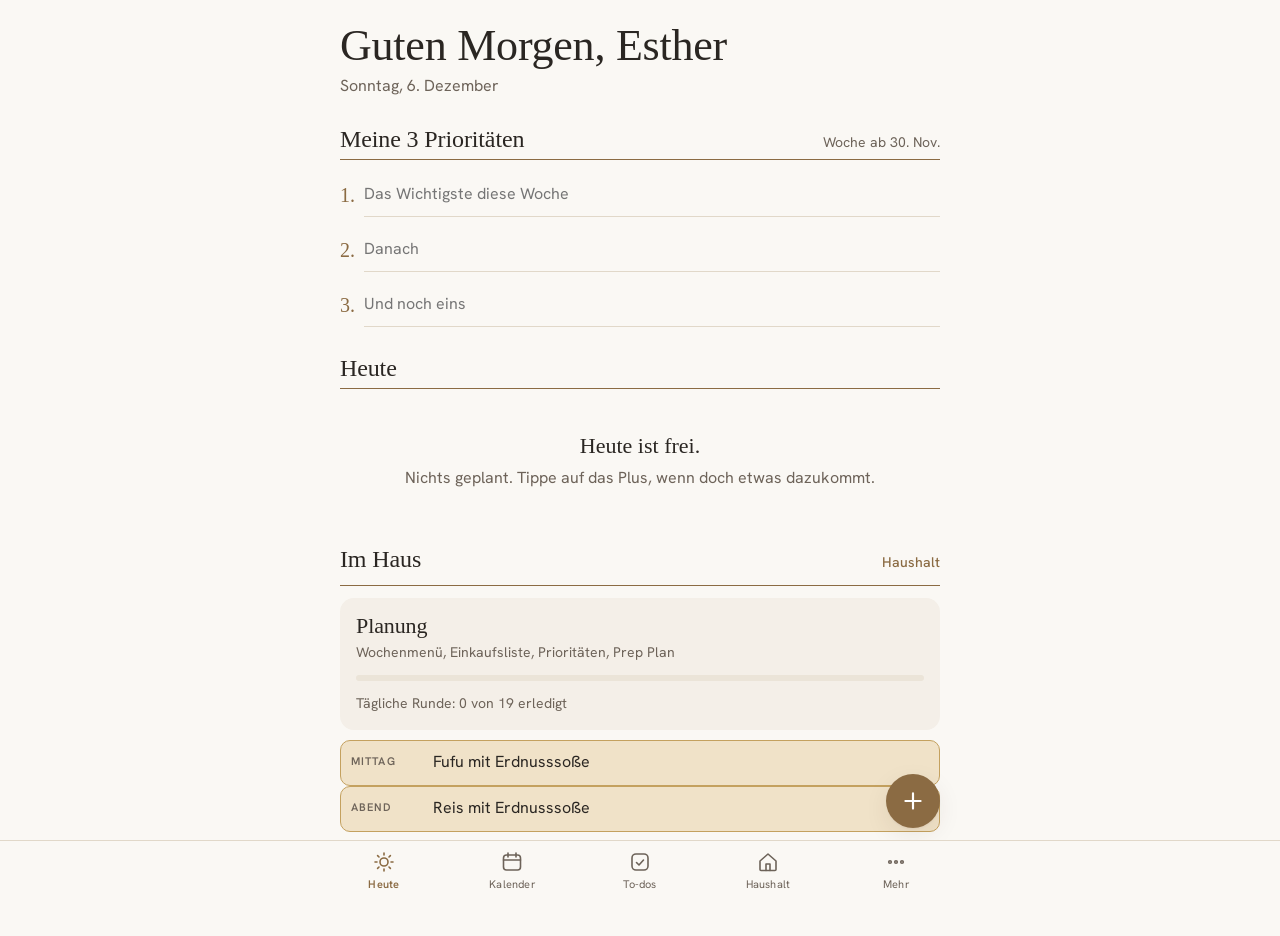
==== organizer/index.html @ af2c31df "Add Mein Planer: calendar, to-dos and Haushaltsplaner app in /organizer Co-Authored-By: Claude Sonne" ====
<!doctype html>
<html lang="de">
<head>
<meta charset="utf-8">
<meta name="viewport" content="width=device-width, initial-scale=1, viewport-fit=cover, interactive-widget=resizes-content">
<meta name="theme-color" media="(prefers-color-scheme: light)" content="#faf8f4">
<meta name="theme-color" media="(prefers-color-scheme: dark)" content="#1d1511">
<meta name="color-scheme" content="light dark">
<title>Mein Planer</title>
<link rel="manifest" href="manifest.webmanifest">
<link rel="icon" href="icons/icon-192.png">
<link rel="apple-touch-icon" href="icons/apple-touch-icon.png">
<meta name="apple-mobile-web-app-capable" content="yes">
<meta name="mobile-web-app-capable" content="yes">
<meta name="apple-mobile-web-app-status-bar-style" content="default">
<meta name="apple-mobile-web-app-title" content="Planer">
<link rel="stylesheet" href="fonts.css">
<link rel="stylesheet" href="styles.css">
</head>
<body>
<div id="app" class="app"></div>
<div id="chrome"></div>
<div id="sheets"></div>
<div id="toast" class="toast" role="status" aria-live="polite"></div>
<script src="seed.js"></script>
<script src="store.js"></script>
<script src="app.js"></script>
</body>
</html>
---- organizer/fonts.css ----
@font-face {
  font-family: 'Cormorant Garamond';
  font-style: italic;
  font-weight: 400;
  font-display: swap;
  src: url(fonts/CormorantGaramond-italic-400-latin.woff2) format('woff2');
  unicode-range: U+0000-00FF, U+0131, U+0152-0153, U+02BB-02BC, U+02C6, U+02DA, U+02DC, U+0304, U+0308, U+0329, U+2000-206F, U+20AC, U+2122, U+2191, U+2193, U+2212, U+2215, U+FEFF, U+FFFD;
}
@font-face {
  font-family: 'Cormorant Garamond';
  font-style: italic;
  font-weight: 500;
  font-display: swap;
  src: url(fonts/CormorantGaramond-italic-500-latin.woff2) format('woff2');
  unicode-range: U+0000-00FF, U+0131, U+0152-0153, U+02BB-02BC, U+02C6, U+02DA, U+02DC, U+0304, U+0308, U+0329, U+2000-206F, U+20AC, U+2122, U+2191, U+2193, U+2212, U+2215, U+FEFF, U+FFFD;
}
@font-face {
  font-family: 'Cormorant Garamond';
  font-style: normal;
  font-weight: 400;
  font-display: swap;
  src: url(fonts/CormorantGaramond-normal-400-latin.woff2) format('woff2');
  unicode-range: U+0000-00FF, U+0131, U+0152-0153, U+02BB-02BC, U+02C6, U+02DA, U+02DC, U+0304, U+0308, U+0329, U+2000-206F, U+20AC, U+2122, U+2191, U+2193, U+2212, U+2215, U+FEFF, U+FFFD;
}
@font-face {
  font-family: 'Cormorant Garamond';
  font-style: normal;
  font-weight: 500;
  font-display: swap;
  src: url(fonts/CormorantGaramond-normal-500-latin.woff2) format('woff2');
  unicode-range: U+0000-00FF, U+0131, U+0152-0153, U+02BB-02BC, U+02C6, U+02DA, U+02DC, U+0304, U+0308, U+0329, U+2000-206F, U+20AC, U+2122, U+2191, U+2193, U+2212, U+2215, U+FEFF, U+FFFD;
}
@font-face {
  font-family: 'Cormorant Garamond';
  font-style: normal;
  font-weight: 600;
  font-display: swap;
  src: url(fonts/CormorantGaramond-normal-600-latin.woff2) format('woff2');
  unicode-range: U+0000-00FF, U+0131, U+0152-0153, U+02BB-02BC, U+02C6, U+02DA, U+02DC, U+0304, U+0308, U+0329, U+2000-206F, U+20AC, U+2122, U+2191, U+2193, U+2212, U+2215, U+FEFF, U+FFFD;
}
@font-face {
  font-family: 'Hanken Grotesk';
  font-style: normal;
  font-weight: 400;
  font-display: swap;
  src: url(fonts/HankenGrotesk-normal-400-latin.woff2) format('woff2');
  unicode-range: U+0000-00FF, U+0131, U+0152-0153, U+02BB-02BC, U+02C6, U+02DA, U+02DC, U+0304, U+0308, U+0329, U+2000-206F, U+20AC, U+2122, U+2191, U+2193, U+2212, U+2215, U+FEFF, U+FFFD;
}
@font-face {
  font-family: 'Hanken Grotesk';
  font-style: normal;
  font-weight: 500;
  font-display: swap;
  src: url(fonts/HankenGrotesk-normal-500-latin.woff2) format('woff2');
  unicode-range: U+0000-00FF, U+0131, U+0152-0153, U+02BB-02BC, U+02C6, U+02DA, U+02DC, U+0304, U+0308, U+0329, U+2000-206F, U+20AC, U+2122, U+2191, U+2193, U+2212, U+2215, U+FEFF, U+FFFD;
}
@font-face {
  font-family: 'Hanken Grotesk';
  font-style: normal;
  font-weight: 600;
  font-display: swap;
  src: url(fonts/HankenGrotesk-normal-600-latin.woff2) format('woff2');
  unicode-range: U+0000-00FF, U+0131, U+0152-0153, U+02BB-02BC, U+02C6, U+02DA, U+02DC, U+0304, U+0308, U+0329, U+2000-206F, U+20AC, U+2122, U+2191, U+2193, U+2212, U+2215, U+FEFF, U+FFFD;
}
---- organizer/styles.css ----
:root {
  --bg: #faf8f4;
  --card: #f4efe8;
  --card-2: #ebe4d8;
  --line: #e1d8c9;
  --ink: #2a2622;
  --muted: #6d6359;
  --gold: #8b6b43;
  --gold-ink: #fff;
  --gold-soft: rgba(139, 107, 67, .12);
  --danger: #a34a3d;
  --pot0: #e3e8d8; --pot0-line: #9aa88a;
  --pot1: #f0e2c8; --pot1-line: #c4a15f;
  --pot2: #f0dfd9; --pot2-line: #c49a8f;
  --nav-bg: rgba(250, 248, 244, .94);
  --shadow: 0 1px 2px rgba(60, 40, 20, .06), 0 8px 24px rgba(60, 40, 20, .08);
  --serif: "Cormorant Garamond", "Iowan Old Style", Georgia, serif;
  --sans: "Hanken Grotesk", system-ui, -apple-system, "Segoe UI", sans-serif;
  --r-card: 14px; --r-ctl: 10px;
  --ease: cubic-bezier(.16, 1, .3, 1);
  color-scheme: light dark;
}
@media (prefers-color-scheme: dark) {
  :root:not([data-theme="light"]) { --bg: #1d1511; --card: #2a1f19; --card-2: #35271f; --line: #43332a; --ink: #f1e8dd; --muted: #b6a79a; --gold: #c9a35f; --gold-ink: #1d1511; --gold-soft: rgba(201, 163, 95, .16); --danger: #e08a7a; --pot0: rgba(154, 168, 138, .22); --pot0-line: #8a9a7b; --pot1: rgba(196, 161, 95, .22); --pot1-line: #b8955a; --pot2: rgba(196, 154, 143, .22); --pot2-line: #b08b80; --nav-bg: rgba(29, 21, 17, .94); --shadow: 0 8px 24px rgba(0, 0, 0, .4); }
}
:root[data-theme="dark"] { --bg: #1d1511; --card: #2a1f19; --card-2: #35271f; --line: #43332a; --ink: #f1e8dd; --muted: #b6a79a; --gold: #c9a35f; --gold-ink: #1d1511; --gold-soft: rgba(201, 163, 95, .16); --danger: #e08a7a; --pot0: rgba(154, 168, 138, .22); --pot0-line: #8a9a7b; --pot1: rgba(196, 161, 95, .22); --pot1-line: #b8955a; --pot2: rgba(196, 154, 143, .22); --pot2-line: #b08b80; --nav-bg: rgba(29, 21, 17, .94); --shadow: 0 8px 24px rgba(0, 0, 0, .4); }

*, *::before, *::after { box-sizing: border-box; margin: 0; }
html { -webkit-text-size-adjust: 100%; -webkit-tap-highlight-color: transparent; overscroll-behavior: none; }
body { background: var(--bg); color: var(--ink); font: 400 16px/1.5 var(--sans); min-height: 100dvh; }
button, input, select, textarea { font: inherit; color: inherit; }
button { background: none; border: 0; cursor: pointer; touch-action: manipulation; -webkit-user-select: none; user-select: none; -webkit-touch-callout: none; }
input, select, textarea { font-size: 16px; }
::selection { background: var(--gold-soft); }
:focus-visible { outline: 2px solid var(--gold); outline-offset: 2px; border-radius: 6px; }
h1, h2, h3 { font-family: var(--serif); font-weight: 500; line-height: 1.1; letter-spacing: -.005em; text-wrap: balance; }
.num { font-variant-numeric: tabular-nums; }
.sr { position: absolute; width: 1px; height: 1px; overflow: hidden; clip: rect(0 0 0 0); white-space: nowrap; }

/* Shell */
.app { max-width: 640px; margin: 0 auto; padding: calc(env(safe-area-inset-top) + 22px) 20px calc(env(safe-area-inset-bottom) + 104px); }
.page { animation: rise .32s var(--ease); }
@keyframes rise { from { opacity: 0; transform: translateY(8px); } to { opacity: 1; transform: none; } }
.title { font-size: 38px; }
.lead { color: var(--muted); margin-top: 4px; }
.stack > * + * { margin-top: 28px; }
.stack-s > * + * { margin-top: 10px; }

.nav { position: fixed; left: 0; right: 0; bottom: 0; z-index: 20; background: var(--nav-bg); backdrop-filter: blur(16px); -webkit-backdrop-filter: blur(16px); border-top: 1px solid var(--line); padding-bottom: env(safe-area-inset-bottom); }
.nav-in { display: flex; max-width: 640px; margin: 0 auto; }
.tab { flex: 1; display: grid; justify-items: center; gap: 2px; padding: 9px 0 8px; min-height: 56px; font-size: 11px; color: var(--muted); letter-spacing: .02em; transition: color .15s; }
.tab svg { width: 24px; height: 24px; }
.tab[aria-current="page"] { color: var(--gold); font-weight: 600; }
.tab:active { transform: scale(.96); }

.fab { position: fixed; z-index: 15; right: max(20px, calc((100vw - 640px) / 2 + 20px)); bottom: calc(env(safe-area-inset-bottom) + 72px); width: 54px; height: 54px; border-radius: 50%; background: var(--gold); color: var(--gold-ink); display: grid; place-items: center; box-shadow: var(--shadow); transition: transform .15s var(--ease); }
.fab svg { width: 26px; height: 26px; }
.fab:active { transform: scale(.93); }

/* Section headings: label with hairline, as in the printed planner */
.sec { display: flex; align-items: baseline; justify-content: space-between; gap: 12px; border-bottom: 1px solid var(--gold); padding-bottom: 6px; margin-bottom: 12px; }
.sec h2 { font-size: 24px; }
.sec .more { font-size: 14px; color: var(--gold); font-weight: 500; padding: 6px 0 6px 12px; }
.label { font-size: 11px; letter-spacing: .14em; text-transform: uppercase; color: var(--gold); font-weight: 600; }
.muted { color: var(--muted); }
.small { font-size: 14px; }
.serif-i { font-family: var(--serif); font-style: italic; color: var(--muted); font-size: 17px; }

/* Controls */
.card { background: var(--card); border-radius: var(--r-card); padding: 16px; }
.btn { display: inline-flex; align-items: center; justify-content: center; gap: 8px; min-height: 44px; padding: 0 18px; border-radius: var(--r-ctl); background: var(--gold); color: var(--gold-ink); font-weight: 600; font-size: 15px; transition: transform .12s var(--ease), opacity .15s; }
.btn:active { transform: scale(.97); }
.btn.ghost { background: transparent; color: var(--gold); box-shadow: inset 0 0 0 1px var(--line); }
.btn.danger { background: transparent; color: var(--danger); box-shadow: inset 0 0 0 1px var(--line); }
.btn.block { width: 100%; }
.btn.small { min-height: 38px; padding: 0 14px; font-size: 14px; }
.icon-btn { width: 44px; height: 44px; display: grid; place-items: center; border-radius: 50%; color: var(--muted); }
.icon-btn svg { width: 22px; height: 22px; }
.icon-btn:active { background: var(--gold-soft); }

.field { display: grid; gap: 6px; }
.field > span { font-size: 13px; color: var(--muted); font-weight: 500; }
.in, select.in, textarea.in { width: 100%; min-height: 46px; padding: 10px 12px; background: var(--bg); border: 1px solid var(--line); border-radius: var(--r-ctl); color: var(--ink); appearance: none; -webkit-appearance: none; }
select.in { background-image: linear-gradient(45deg, transparent 50%, var(--muted) 50%), linear-gradient(135deg, var(--muted) 50%, transparent 50%); background-position: calc(100% - 18px) 20px, calc(100% - 13px) 20px; background-size: 5px 5px; background-repeat: no-repeat; padding-right: 34px; }
.in:focus { outline: 2px solid var(--gold); outline-offset: 0; border-color: transparent; }
.in::placeholder { color: var(--muted); opacity: .8; }
.line-in { width: 100%; background: transparent; border: 0; border-bottom: 1px solid var(--line); border-radius: 0; padding: 10px 0; min-height: 44px; }
.line-in:focus { outline: 0; border-bottom-color: var(--gold); }
.form { display: grid; gap: 14px; }
.two { display: grid; grid-template-columns: 1fr 1fr; gap: 12px; }

.chips { display: flex; gap: 8px; overflow-x: auto; scrollbar-width: none; margin: 0 -20px; padding: 2px 20px; }
.chips::-webkit-scrollbar { display: none; }
.chip { flex: none; display: inline-flex; align-items: center; gap: 7px; min-height: 38px; padding: 0 14px; border-radius: 999px; background: var(--card); color: var(--ink); font-size: 14px; font-weight: 500; transition: background .15s, color .15s, transform .12s; }
.chip:active { transform: scale(.96); }
.chip[aria-pressed="true"] { background: var(--gold); color: var(--gold-ink); }
.chip .dot { width: 9px; height: 9px; border-radius: 50%; background: var(--c, var(--gold)); }
.chip[aria-pressed="true"] .dot { box-shadow: 0 0 0 2px var(--gold-ink); }

.seg { display: flex; background: var(--card); border-radius: var(--r-ctl); padding: 3px; gap: 2px; }
.seg button { flex: 1; min-height: 40px; border-radius: 8px; font-size: 14px; font-weight: 500; color: var(--muted); transition: background .15s, color .15s; }
.seg button[aria-pressed="true"] { background: var(--bg); color: var(--ink); box-shadow: 0 1px 3px rgba(60, 40, 20, .12); font-weight: 600; }

/* Checkbox rows */
.row { display: flex; align-items: flex-start; gap: 4px; border-bottom: 1px solid var(--line); }
.row:last-child { border-bottom: 0; }
.chk { flex: none; width: 44px; height: 44px; display: grid; place-items: center; }
.chk i { width: 22px; height: 22px; border: 1.5px solid var(--gold); border-radius: 6px; display: grid; place-items: center; transition: background .15s, transform .2s var(--ease); }
.chk i svg { width: 14px; height: 14px; stroke: var(--gold-ink); stroke-width: 3; fill: none; stroke-linecap: round; stroke-linejoin: round; stroke-dasharray: 20; stroke-dashoffset: 20; transition: stroke-dashoffset .25s var(--ease) .05s; }
.chk[aria-checked="true"] i { background: var(--gold); transform: scale(1.04); }
.chk[aria-checked="true"] i svg { stroke-dashoffset: 0; }
.chk:active i { transform: scale(.88); }
.row-body { flex: 1; min-width: 0; padding: 10px 0; text-align: left; }
.row-body .t { display: block; overflow-wrap: anywhere; }
.row-body .m { display: flex; flex-wrap: wrap; gap: 4px 12px; align-items: center; font-size: 13px; color: var(--muted); margin-top: 1px; }
.done .t { color: var(--muted); text-decoration: line-through; text-decoration-color: var(--line); }
.tag { display: inline-flex; align-items: center; gap: 6px; }
.tag::before { content: ""; width: 8px; height: 8px; border-radius: 50%; background: var(--c); }
.late { color: var(--danger); font-weight: 600; }
.plain-row { display: flex; align-items: center; gap: 12px; padding: 10px 0; border-bottom: 1px solid var(--line); min-height: 48px; }
.plain-row:last-child { border-bottom: 0; }
.plain-row .grow { flex: 1; min-width: 0; text-align: left; overflow-wrap: anywhere; }
.time { font-variant-numeric: tabular-nums; color: var(--gold); font-weight: 600; font-size: 14px; width: 44px; flex: none; }

.empty { text-align: center; padding: 28px 12px; color: var(--muted); }
.empty b { display: block; font-family: var(--serif); font-weight: 500; font-size: 22px; color: var(--ink); margin-bottom: 4px; }

/* Priorities */
.prio { display: grid; grid-template-columns: 24px 1fr; align-items: center; }
.prio span { font-family: var(--serif); font-size: 20px; color: var(--gold); }

/* Calendar */
.cal-head { display: flex; align-items: center; justify-content: space-between; margin-bottom: 4px; }
.cal-head h2 { font-size: 28px; }
.dow, .grid7 { display: grid; grid-template-columns: repeat(7, 1fr); }
.dow span { text-align: center; font-size: 12px; color: var(--muted); padding: 6px 0; font-weight: 500; }
.day { aspect-ratio: 1 / 1.08; display: grid; grid-template-rows: auto 1fr; justify-items: center; padding-top: 6px; border-radius: 12px; position: relative; font-variant-numeric: tabular-nums; }
.day[data-out="1"] { color: var(--muted); opacity: .5; }
.day .n { width: 30px; height: 30px; display: grid; place-items: center; border-radius: 50%; font-size: 15px; }
.day[aria-current="date"] .n { box-shadow: inset 0 0 0 1.5px var(--gold); font-weight: 600; }
.day[aria-pressed="true"] { background: var(--gold-soft); }
.day[aria-pressed="true"] .n { background: var(--gold); color: var(--gold-ink); box-shadow: none; font-weight: 600; }
.dots { display: flex; gap: 3px; align-items: flex-start; padding-top: 3px; }
.dots i { width: 6px; height: 6px; border-radius: 50%; background: var(--c); }
.dots i.ring { background: transparent; box-shadow: inset 0 0 0 1.5px var(--gold); }
.week-day { padding: 14px 0; border-bottom: 1px solid var(--line); }
.week-day:last-child { border-bottom: 0; }
.week-day h3 { font-size: 22px; display: flex; justify-content: space-between; align-items: baseline; }
.week-day h3 small { font-family: var(--sans); font-size: 13px; color: var(--muted); font-weight: 400; }
.week-day.today h3 { color: var(--gold); }

/* Haushalt */
.pots { display: grid; gap: 8px; }
.pot { display: flex; gap: 12px; align-items: center; }
.pot i { flex: none; width: 22px; height: 22px; border-radius: 7px; background: var(--b); border: 1px solid var(--l); }
.pot b { font-weight: 600; font-size: 15px; display: block; }
.pot span { font-size: 13px; color: var(--muted); }
.meal-day { border-radius: var(--r-card); background: var(--card); padding: 12px 14px 6px; }
.meal-day h3 { font-size: 22px; margin-bottom: 4px; display: flex; justify-content: space-between; align-items: baseline; }
.meal-day.today h3 { color: var(--gold); }
.slot { display: grid; grid-template-columns: 74px 1fr; gap: 8px; width: 100%; text-align: left; padding: 9px 10px; margin-bottom: 6px; border-radius: 10px; border: 1px solid var(--line); background: var(--bg); min-height: 46px; align-items: start; }
.slot .k { font-size: 11px; letter-spacing: .1em; text-transform: uppercase; color: var(--muted); padding-top: 3px; font-weight: 600; }
.slot .v { overflow-wrap: anywhere; }
.slot.p0 { background: var(--pot0); border-color: var(--pot0-line); }
.slot.p1 { background: var(--pot1); border-color: var(--pot1-line); }
.slot.p2 { background: var(--pot2); border-color: var(--pot2-line); }
.slot .kt { grid-column: 2; font-size: 10px; letter-spacing: .14em; font-weight: 700; color: var(--gold); text-transform: uppercase; margin-top: -4px; }
.slot.empty-slot .v { color: var(--muted); font-style: italic; }
.slot:active { transform: scale(.99); }
.week-nav { display: flex; align-items: center; justify-content: space-between; }
.week-nav h2 { font-size: 24px; text-align: center; }
.week-nav small { display: block; text-align: center; font-family: var(--sans); font-size: 13px; color: var(--muted); font-weight: 400; }
.group-title { font-family: var(--serif); font-size: 21px; margin: 0 0 4px; }
.pantry-row { display: flex; align-items: center; gap: 8px; padding: 6px 0; border-bottom: 1px solid var(--line); min-height: 52px; }
.pantry-row:last-child { border-bottom: 0; }
.pantry-row .grow { flex: 1; min-width: 0; overflow-wrap: anywhere; }
.mini-seg { display: flex; gap: 4px; flex: none; }
.mini-seg button { min-width: 62px; min-height: 40px; border-radius: 9px; font-size: 13px; font-weight: 600; color: var(--muted); background: var(--card); }
.mini-seg button[aria-pressed="true"].da { background: var(--pot0); color: var(--ink); box-shadow: inset 0 0 0 1px var(--pot0-line); }
.mini-seg button[aria-pressed="true"].fehlt { background: var(--pot2); color: var(--ink); box-shadow: inset 0 0 0 1px var(--pot2-line); }
.bar { height: 6px; border-radius: 3px; background: var(--card-2); overflow: hidden; }
.bar i { display: block; height: 100%; width: 100%; background: var(--gold); border-radius: 3px; transform-origin: left; transform: scaleX(var(--p, 0)); transition: transform .35s var(--ease); }
.stat-grid { display: grid; grid-template-columns: 1fr 1fr; gap: 10px; }
.stat { background: var(--card); border-radius: var(--r-card); padding: 12px 14px; }
.stat .v { font-family: var(--serif); font-size: 28px; line-height: 1.1; font-variant-numeric: tabular-nums; }
.stat .v.neg { color: var(--danger); }
.stat .k { font-size: 12px; color: var(--muted); font-weight: 500; }
.stat input { width: 100%; background: transparent; border: 0; border-bottom: 1px solid var(--line); font-family: var(--serif); font-size: 26px; padding: 2px 0; min-height: 40px; }
.stat input:focus { outline: 0; border-bottom-color: var(--gold); }
.tbl { width: 100%; border-collapse: collapse; font-variant-numeric: tabular-nums; }
.tbl th { font-size: 11px; letter-spacing: .1em; text-transform: uppercase; color: var(--gold); text-align: left; font-weight: 600; padding: 6px 4px; background: var(--card); }
.tbl td { padding: 4px; border-bottom: 1px solid var(--line); font-size: 15px; vertical-align: middle; }
.tbl td.r, .tbl th.r { text-align: right; }
.tbl input { width: 100%; min-width: 0; text-align: right; background: transparent; border: 0; border-bottom: 1px dashed var(--line); padding: 8px 2px; min-height: 40px; }
.tbl input:focus { outline: 0; border-bottom-color: var(--gold); }
.note { background: var(--card); border-radius: var(--r-card); padding: 14px 16px; font-family: var(--serif); font-style: italic; font-size: 18px; color: var(--muted); line-height: 1.35; }
.today-card { display: grid; gap: 12px; text-align: left; width: 100%; }
.today-card h3 { font-size: 22px; }
.status { display: inline-flex; align-items: center; min-height: 34px; padding: 0 12px; border-radius: 999px; background: var(--card-2); font-size: 13px; font-weight: 600; }
.status[data-s="gespräch"] { background: var(--pot1); }
.status[data-s="angebot"] { background: var(--pot2); }
.status[data-s="gewonnen"] { background: var(--pot0); }
.status[data-s="verloren"] { color: var(--muted); }
.toast { position: fixed; z-index: 60; left: 50%; bottom: calc(env(safe-area-inset-bottom) + 132px); transform: translate(-50%, 20px); background: var(--ink); color: var(--bg); padding: 11px 18px; border-radius: 999px; font-size: 14px; opacity: 0; pointer-events: none; transition: opacity .2s, transform .3s var(--ease); max-width: 90vw; }
.toast.on { opacity: 1; transform: translate(-50%, 0); }

/* Sheet */
.backdrop { position: fixed; inset: 0; z-index: 40; background: rgba(30, 20, 12, .42); animation: fade .2s ease-out; }
.sheet { position: fixed; z-index: 41; left: 0; right: 0; bottom: 0; max-height: 92dvh; overflow-y: auto; overscroll-behavior: contain; background: var(--bg); border-radius: 22px 22px 0 0; padding: 10px 20px calc(env(safe-area-inset-bottom) + 24px); box-shadow: 0 -10px 40px rgba(0, 0, 0, .18); max-width: 640px; margin: 0 auto; animation: slide .34s var(--ease); }
.sheet .grab { width: 40px; height: 4px; border-radius: 2px; background: var(--line); margin: 0 auto 14px; }
.sheet h2 { font-size: 28px; margin-bottom: 14px; }
.closing .backdrop { animation: fade .16s ease-in reverse forwards; }
.closing .sheet { animation: slide .2s ease-in reverse forwards; }
@keyframes fade { from { opacity: 0; } to { opacity: 1; } }
@keyframes slide { from { transform: translateY(100%); } to { transform: none; } }
.suggest { display: flex; flex-wrap: wrap; gap: 8px; }
.suggest .chip { min-height: 36px; font-size: 13px; }

@media (hover: hover) and (pointer: fine) {
  .chip:hover { background: var(--card-2); }
  .chip[aria-pressed="true"]:hover { background: var(--gold); }
  .btn:hover { opacity: .9; }
  .icon-btn:hover { background: var(--gold-soft); }
  .tab:hover { color: var(--gold); }
  .day:hover:not([aria-pressed="true"]) { background: var(--gold-soft); }
  .slot:hover { filter: brightness(.98); }
  .row-body:hover .t { color: var(--gold); }
}
@media (prefers-reduced-motion: reduce) {
  *, *::before, *::after { animation-duration: .01ms !important; transition-duration: .01ms !important; }
}
@media (min-width: 700px) {
  .title { font-size: 44px; }
  .meals-grid { display: grid; grid-template-columns: 1fr 1fr; gap: 12px; }
  .meals-grid .meal-day { margin: 0; }
}
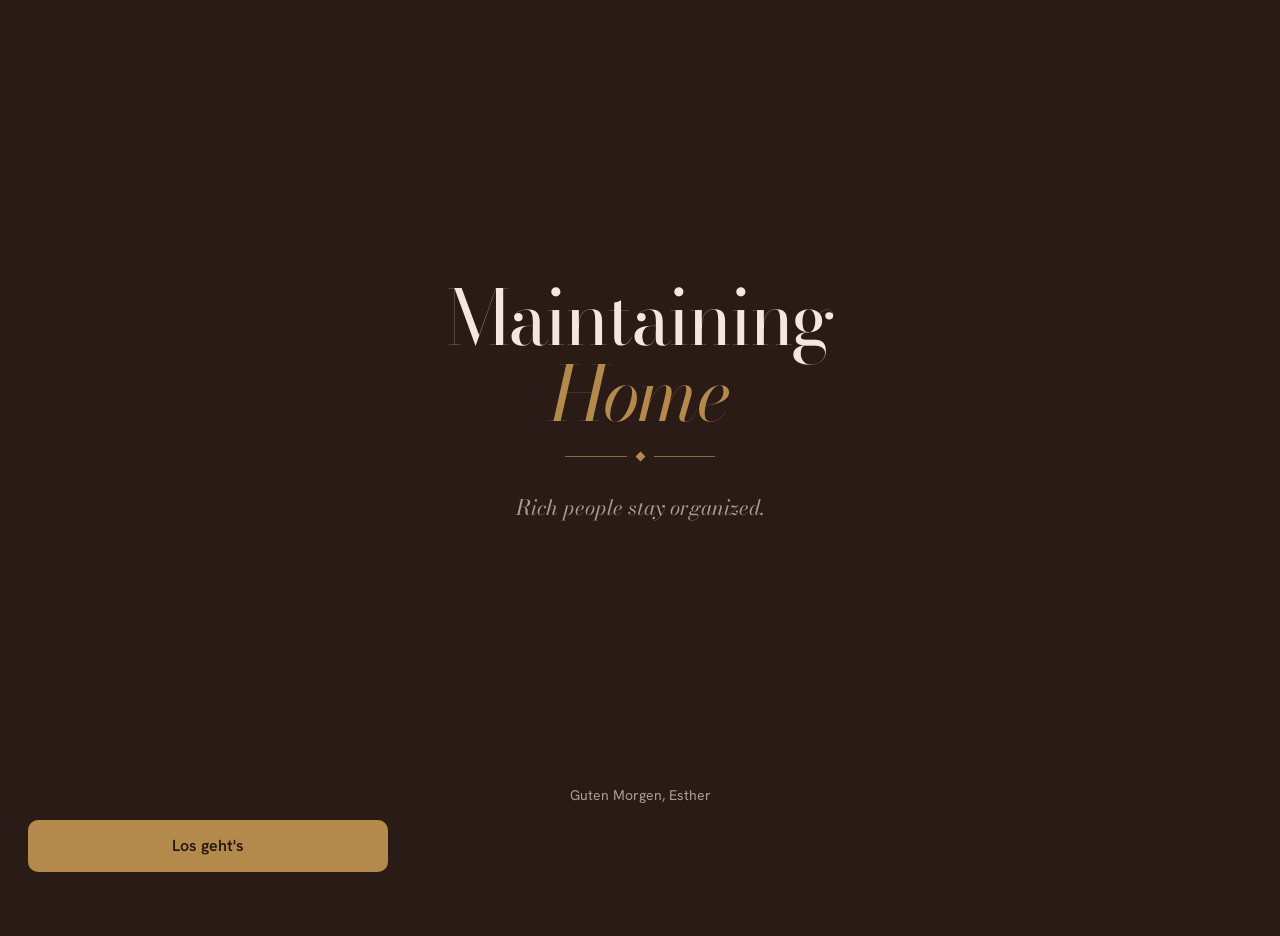
==== commit c638221e: "Muse color themes, Bodoni type, cover screen with sayings Co-Authored-By: Claude Sonnet 5.5 <noreply" ====
--- a/organizer/index.html
+++ b/organizer/index.html
@@ -3,17 +3,16 @@
 <head>
 <meta charset="utf-8">
 <meta name="viewport" content="width=device-width, initial-scale=1, viewport-fit=cover, interactive-widget=resizes-content">
-<meta name="theme-color" media="(prefers-color-scheme: light)" content="#faf8f4">
-<meta name="theme-color" media="(prefers-color-scheme: dark)" content="#1d1511">
-<meta name="color-scheme" content="light dark">
-<title>Mein Planer</title>
+<meta name="theme-color" content="#2a1b16">
+<meta name="color-scheme" content="dark light">
+<title>Maintaining Home</title>
 <link rel="manifest" href="manifest.webmanifest">
 <link rel="icon" href="icons/icon-192.png">
 <link rel="apple-touch-icon" href="icons/apple-touch-icon.png">
 <meta name="apple-mobile-web-app-capable" content="yes">
 <meta name="mobile-web-app-capable" content="yes">
-<meta name="apple-mobile-web-app-status-bar-style" content="default">
-<meta name="apple-mobile-web-app-title" content="Planer">
+<meta name="apple-mobile-web-app-status-bar-style" content="black-translucent">
+<meta name="apple-mobile-web-app-title" content="Maintaining Home">
 <link rel="stylesheet" href="fonts.css">
 <link rel="stylesheet" href="styles.css">
 </head>
--- a/organizer/fonts.css
+++ b/organizer/fonts.css
@@ -1,41 +1,25 @@
 @font-face {
-  font-family: 'Cormorant Garamond';
+  font-family: 'Bodoni Moda';
   font-style: italic;
   font-weight: 400;
   font-display: swap;
-  src: url(fonts/CormorantGaramond-italic-400-latin.woff2) format('woff2');
+  src: url(fonts/BodoniModa-italic-400-latin.woff2) format('woff2');
   unicode-range: U+0000-00FF, U+0131, U+0152-0153, U+02BB-02BC, U+02C6, U+02DA, U+02DC, U+0304, U+0308, U+0329, U+2000-206F, U+20AC, U+2122, U+2191, U+2193, U+2212, U+2215, U+FEFF, U+FFFD;
 }
 @font-face {
-  font-family: 'Cormorant Garamond';
-  font-style: italic;
-  font-weight: 500;
+  font-family: 'Bodoni Moda';
+  font-style: normal;
+  font-weight: 400;
   font-display: swap;
-  src: url(fonts/CormorantGaramond-italic-500-latin.woff2) format('woff2');
+  src: url(fonts/BodoniModa-normal-400-latin.woff2) format('woff2');
   unicode-range: U+0000-00FF, U+0131, U+0152-0153, U+02BB-02BC, U+02C6, U+02DA, U+02DC, U+0304, U+0308, U+0329, U+2000-206F, U+20AC, U+2122, U+2191, U+2193, U+2212, U+2215, U+FEFF, U+FFFD;
 }
 @font-face {
-  font-family: 'Cormorant Garamond';
-  font-style: normal;
-  font-weight: 400;
-  font-display: swap;
-  src: url(fonts/CormorantGaramond-normal-400-latin.woff2) format('woff2');
-  unicode-range: U+0000-00FF, U+0131, U+0152-0153, U+02BB-02BC, U+02C6, U+02DA, U+02DC, U+0304, U+0308, U+0329, U+2000-206F, U+20AC, U+2122, U+2191, U+2193, U+2212, U+2215, U+FEFF, U+FFFD;
-}
-@font-face {
-  font-family: 'Cormorant Garamond';
+  font-family: 'Bodoni Moda';
   font-style: normal;
   font-weight: 500;
   font-display: swap;
-  src: url(fonts/CormorantGaramond-normal-500-latin.woff2) format('woff2');
-  unicode-range: U+0000-00FF, U+0131, U+0152-0153, U+02BB-02BC, U+02C6, U+02DA, U+02DC, U+0304, U+0308, U+0329, U+2000-206F, U+20AC, U+2122, U+2191, U+2193, U+2212, U+2215, U+FEFF, U+FFFD;
-}
-@font-face {
-  font-family: 'Cormorant Garamond';
-  font-style: normal;
-  font-weight: 600;
-  font-display: swap;
-  src: url(fonts/CormorantGaramond-normal-600-latin.woff2) format('woff2');
+  src: url(fonts/BodoniModa-normal-500-latin.woff2) format('woff2');
   unicode-range: U+0000-00FF, U+0131, U+0152-0153, U+02BB-02BC, U+02C6, U+02DA, U+02DC, U+0304, U+0308, U+0329, U+2000-206F, U+20AC, U+2122, U+2191, U+2193, U+2212, U+2215, U+FEFF, U+FFFD;
 }
 @font-face {
--- a/organizer/styles.css
+++ b/organizer/styles.css
@@ -1,29 +1,20 @@
+/* Farben kommen aus dem Theme (applyTheme in app.js). Standard: Kaffeebraun und Gold wie bei Maintaining You. */
 :root {
-  --bg: #faf8f4;
-  --card: #f4efe8;
-  --card-2: #ebe4d8;
-  --line: #e1d8c9;
-  --ink: #2a2622;
-  --muted: #6d6359;
-  --gold: #8b6b43;
-  --gold-ink: #fff;
-  --gold-soft: rgba(139, 107, 67, .12);
-  --danger: #a34a3d;
-  --pot0: #e3e8d8; --pot0-line: #9aa88a;
-  --pot1: #f0e2c8; --pot1-line: #c4a15f;
-  --pot2: #f0dfd9; --pot2-line: #c49a8f;
-  --nav-bg: rgba(250, 248, 244, .94);
-  --shadow: 0 1px 2px rgba(60, 40, 20, .06), 0 8px 24px rgba(60, 40, 20, .08);
-  --serif: "Cormorant Garamond", "Iowan Old Style", Georgia, serif;
+  --bg: #2a1b16; --ink: #f3e8df; --card: #362924; --card-2: #413430;
+  --line: rgba(243, 232, 223, .16); --muted: rgba(243, 232, 223, .64);
+  --gold: #b48a4c; --gold-text: #b48a4c; --gold-ink: #241713; --gold-soft: rgba(180, 138, 76, .16);
+  --danger: #e08a7a;
+  --pot0: rgba(154, 168, 138, .22); --pot0-line: #8a9a7b;
+  --pot1: rgba(196, 161, 95, .22); --pot1-line: #b8955a;
+  --pot2: rgba(196, 154, 143, .22); --pot2-line: #b08b80;
+  --nav-bg: rgba(42, 27, 22, .93);
+  --shadow: 0 8px 24px rgba(0, 0, 0, .4);
+  --serif: "Bodoni Moda", "Didot", Georgia, serif;
   --sans: "Hanken Grotesk", system-ui, -apple-system, "Segoe UI", sans-serif;
   --r-card: 14px; --r-ctl: 10px;
   --ease: cubic-bezier(.16, 1, .3, 1);
-  color-scheme: light dark;
-}
-@media (prefers-color-scheme: dark) {
-  :root:not([data-theme="light"]) { --bg: #1d1511; --card: #2a1f19; --card-2: #35271f; --line: #43332a; --ink: #f1e8dd; --muted: #b6a79a; --gold: #c9a35f; --gold-ink: #1d1511; --gold-soft: rgba(201, 163, 95, .16); --danger: #e08a7a; --pot0: rgba(154, 168, 138, .22); --pot0-line: #8a9a7b; --pot1: rgba(196, 161, 95, .22); --pot1-line: #b8955a; --pot2: rgba(196, 154, 143, .22); --pot2-line: #b08b80; --nav-bg: rgba(29, 21, 17, .94); --shadow: 0 8px 24px rgba(0, 0, 0, .4); }
-}
-:root[data-theme="dark"] { --bg: #1d1511; --card: #2a1f19; --card-2: #35271f; --line: #43332a; --ink: #f1e8dd; --muted: #b6a79a; --gold: #c9a35f; --gold-ink: #1d1511; --gold-soft: rgba(201, 163, 95, .16); --danger: #e08a7a; --pot0: rgba(154, 168, 138, .22); --pot0-line: #8a9a7b; --pot1: rgba(196, 161, 95, .22); --pot1-line: #b8955a; --pot2: rgba(196, 154, 143, .22); --pot2-line: #b08b80; --nav-bg: rgba(29, 21, 17, .94); --shadow: 0 8px 24px rgba(0, 0, 0, .4); }
+  color-scheme: dark;
+}
 
 *, *::before, *::after { box-sizing: border-box; margin: 0; }
 html { -webkit-text-size-adjust: 100%; -webkit-tap-highlight-color: transparent; overscroll-behavior: none; }
@@ -33,7 +24,7 @@
 input, select, textarea { font-size: 16px; }
 ::selection { background: var(--gold-soft); }
 :focus-visible { outline: 2px solid var(--gold); outline-offset: 2px; border-radius: 6px; }
-h1, h2, h3 { font-family: var(--serif); font-weight: 500; line-height: 1.1; letter-spacing: -.005em; text-wrap: balance; }
+h1, h2, h3 { font-family: var(--serif); font-weight: 400; line-height: 1.1; letter-spacing: -.005em; text-wrap: balance; }
 .num { font-variant-numeric: tabular-nums; }
 .sr { position: absolute; width: 1px; height: 1px; overflow: hidden; clip: rect(0 0 0 0); white-space: nowrap; }
 
@@ -41,7 +32,7 @@
 .app { max-width: 640px; margin: 0 auto; padding: calc(env(safe-area-inset-top) + 22px) 20px calc(env(safe-area-inset-bottom) + 104px); }
 .page { animation: rise .32s var(--ease); }
 @keyframes rise { from { opacity: 0; transform: translateY(8px); } to { opacity: 1; transform: none; } }
-.title { font-size: 38px; }
+.title { font-size: 36px; letter-spacing: -.02em; }
 .lead { color: var(--muted); margin-top: 4px; }
 .stack > * + * { margin-top: 28px; }
 .stack-s > * + * { margin-top: 10px; }
@@ -50,7 +41,7 @@
 .nav-in { display: flex; max-width: 640px; margin: 0 auto; }
 .tab { flex: 1; display: grid; justify-items: center; gap: 2px; padding: 9px 0 8px; min-height: 56px; font-size: 11px; color: var(--muted); letter-spacing: .02em; transition: color .15s; }
 .tab svg { width: 24px; height: 24px; }
-.tab[aria-current="page"] { color: var(--gold); font-weight: 600; }
+.tab[aria-current="page"] { color: var(--gold-text); font-weight: 600; }
 .tab:active { transform: scale(.96); }
 
 .fab { position: fixed; z-index: 15; right: max(20px, calc((100vw - 640px) / 2 + 20px)); bottom: calc(env(safe-area-inset-bottom) + 72px); width: 54px; height: 54px; border-radius: 50%; background: var(--gold); color: var(--gold-ink); display: grid; place-items: center; box-shadow: var(--shadow); transition: transform .15s var(--ease); }
@@ -60,8 +51,8 @@
 /* Section headings: label with hairline, as in the printed planner */
 .sec { display: flex; align-items: baseline; justify-content: space-between; gap: 12px; border-bottom: 1px solid var(--gold); padding-bottom: 6px; margin-bottom: 12px; }
 .sec h2 { font-size: 24px; }
-.sec .more { font-size: 14px; color: var(--gold); font-weight: 500; padding: 6px 0 6px 12px; }
-.label { font-size: 11px; letter-spacing: .14em; text-transform: uppercase; color: var(--gold); font-weight: 600; }
+.sec .more { font-size: 14px; color: var(--gold-text); font-weight: 500; padding: 6px 0 6px 12px; }
+.label { font-size: 11px; letter-spacing: .14em; text-transform: uppercase; color: var(--gold-text); font-weight: 600; }
 .muted { color: var(--muted); }
 .small { font-size: 14px; }
 .serif-i { font-family: var(--serif); font-style: italic; color: var(--muted); font-size: 17px; }
@@ -70,7 +61,7 @@
 .card { background: var(--card); border-radius: var(--r-card); padding: 16px; }
 .btn { display: inline-flex; align-items: center; justify-content: center; gap: 8px; min-height: 44px; padding: 0 18px; border-radius: var(--r-ctl); background: var(--gold); color: var(--gold-ink); font-weight: 600; font-size: 15px; transition: transform .12s var(--ease), opacity .15s; }
 .btn:active { transform: scale(.97); }
-.btn.ghost { background: transparent; color: var(--gold); box-shadow: inset 0 0 0 1px var(--line); }
+.btn.ghost { background: transparent; color: var(--gold-text); box-shadow: inset 0 0 0 1px var(--line); }
 .btn.danger { background: transparent; color: var(--danger); box-shadow: inset 0 0 0 1px var(--line); }
 .btn.block { width: 100%; }
 .btn.small { min-height: 38px; padding: 0 14px; font-size: 14px; }
@@ -85,7 +76,7 @@
 .in:focus { outline: 2px solid var(--gold); outline-offset: 0; border-color: transparent; }
 .in::placeholder { color: var(--muted); opacity: .8; }
 .line-in { width: 100%; background: transparent; border: 0; border-bottom: 1px solid var(--line); border-radius: 0; padding: 10px 0; min-height: 44px; }
-.line-in:focus { outline: 0; border-bottom-color: var(--gold); }
+.line-in:focus { outline: 0; border-bottom-color: var(--gold-text); }
 .form { display: grid; gap: 14px; }
 .two { display: grid; grid-template-columns: 1fr 1fr; gap: 12px; }
 
@@ -120,14 +111,14 @@
 .plain-row { display: flex; align-items: center; gap: 12px; padding: 10px 0; border-bottom: 1px solid var(--line); min-height: 48px; }
 .plain-row:last-child { border-bottom: 0; }
 .plain-row .grow { flex: 1; min-width: 0; text-align: left; overflow-wrap: anywhere; }
-.time { font-variant-numeric: tabular-nums; color: var(--gold); font-weight: 600; font-size: 14px; width: 44px; flex: none; }
+.time { font-variant-numeric: tabular-nums; color: var(--gold-text); font-weight: 600; font-size: 14px; width: 44px; flex: none; }
 
 .empty { text-align: center; padding: 28px 12px; color: var(--muted); }
 .empty b { display: block; font-family: var(--serif); font-weight: 500; font-size: 22px; color: var(--ink); margin-bottom: 4px; }
 
 /* Priorities */
 .prio { display: grid; grid-template-columns: 24px 1fr; align-items: center; }
-.prio span { font-family: var(--serif); font-size: 20px; color: var(--gold); }
+.prio span { font-family: var(--serif); font-size: 20px; color: var(--gold-text); }
 
 /* Calendar */
 .cal-head { display: flex; align-items: center; justify-content: space-between; margin-bottom: 4px; }
@@ -147,7 +138,7 @@
 .week-day:last-child { border-bottom: 0; }
 .week-day h3 { font-size: 22px; display: flex; justify-content: space-between; align-items: baseline; }
 .week-day h3 small { font-family: var(--sans); font-size: 13px; color: var(--muted); font-weight: 400; }
-.week-day.today h3 { color: var(--gold); }
+.week-day.today h3 { color: var(--gold-text); }
 
 /* Haushalt */
 .pots { display: grid; gap: 8px; }
@@ -157,14 +148,14 @@
 .pot span { font-size: 13px; color: var(--muted); }
 .meal-day { border-radius: var(--r-card); background: var(--card); padding: 12px 14px 6px; }
 .meal-day h3 { font-size: 22px; margin-bottom: 4px; display: flex; justify-content: space-between; align-items: baseline; }
-.meal-day.today h3 { color: var(--gold); }
+.meal-day.today h3 { color: var(--gold-text); }
 .slot { display: grid; grid-template-columns: 74px 1fr; gap: 8px; width: 100%; text-align: left; padding: 9px 10px; margin-bottom: 6px; border-radius: 10px; border: 1px solid var(--line); background: var(--bg); min-height: 46px; align-items: start; }
 .slot .k { font-size: 11px; letter-spacing: .1em; text-transform: uppercase; color: var(--muted); padding-top: 3px; font-weight: 600; }
 .slot .v { overflow-wrap: anywhere; }
 .slot.p0 { background: var(--pot0); border-color: var(--pot0-line); }
 .slot.p1 { background: var(--pot1); border-color: var(--pot1-line); }
 .slot.p2 { background: var(--pot2); border-color: var(--pot2-line); }
-.slot .kt { grid-column: 2; font-size: 10px; letter-spacing: .14em; font-weight: 700; color: var(--gold); text-transform: uppercase; margin-top: -4px; }
+.slot .kt { grid-column: 2; font-size: 10px; letter-spacing: .14em; font-weight: 700; color: var(--gold-text); text-transform: uppercase; margin-top: -4px; }
 .slot.empty-slot .v { color: var(--muted); font-style: italic; }
 .slot:active { transform: scale(.99); }
 .week-nav { display: flex; align-items: center; justify-content: space-between; }
@@ -186,13 +177,13 @@
 .stat .v.neg { color: var(--danger); }
 .stat .k { font-size: 12px; color: var(--muted); font-weight: 500; }
 .stat input { width: 100%; background: transparent; border: 0; border-bottom: 1px solid var(--line); font-family: var(--serif); font-size: 26px; padding: 2px 0; min-height: 40px; }
-.stat input:focus { outline: 0; border-bottom-color: var(--gold); }
+.stat input:focus { outline: 0; border-bottom-color: var(--gold-text); }
 .tbl { width: 100%; border-collapse: collapse; font-variant-numeric: tabular-nums; }
-.tbl th { font-size: 11px; letter-spacing: .1em; text-transform: uppercase; color: var(--gold); text-align: left; font-weight: 600; padding: 6px 4px; background: var(--card); }
+.tbl th { font-size: 11px; letter-spacing: .1em; text-transform: uppercase; color: var(--gold-text); text-align: left; font-weight: 600; padding: 6px 4px; background: var(--card); }
 .tbl td { padding: 4px; border-bottom: 1px solid var(--line); font-size: 15px; vertical-align: middle; }
 .tbl td.r, .tbl th.r { text-align: right; }
 .tbl input { width: 100%; min-width: 0; text-align: right; background: transparent; border: 0; border-bottom: 1px dashed var(--line); padding: 8px 2px; min-height: 40px; }
-.tbl input:focus { outline: 0; border-bottom-color: var(--gold); }
+.tbl input:focus { outline: 0; border-bottom-color: var(--gold-text); }
 .note { background: var(--card); border-radius: var(--r-card); padding: 14px 16px; font-family: var(--serif); font-style: italic; font-size: 18px; color: var(--muted); line-height: 1.35; }
 .today-card { display: grid; gap: 12px; text-align: left; width: 100%; }
 .today-card h3 { font-size: 22px; }
@@ -221,10 +212,10 @@
   .chip[aria-pressed="true"]:hover { background: var(--gold); }
   .btn:hover { opacity: .9; }
   .icon-btn:hover { background: var(--gold-soft); }
-  .tab:hover { color: var(--gold); }
+  .tab:hover { color: var(--gold-text); }
   .day:hover:not([aria-pressed="true"]) { background: var(--gold-soft); }
   .slot:hover { filter: brightness(.98); }
-  .row-body:hover .t { color: var(--gold); }
+  .row-body:hover .t { color: var(--gold-text); }
 }
 @media (prefers-reduced-motion: reduce) {
   *, *::before, *::after { animation-duration: .01ms !important; transition-duration: .01ms !important; }
@@ -234,3 +225,33 @@
   .meals-grid { display: grid; grid-template-columns: 1fr 1fr; gap: 12px; }
   .meals-grid .meal-day { margin: 0; }
 }
+
+/* Theme-Wahl und Startbildschirm */
+.top-row { display: flex; justify-content: space-between; align-items: flex-start; gap: 12px; }
+.themebtn { width: 44px; height: 44px; border-radius: 50%; display: grid; place-items: center; flex: none; }
+.themebtn i { width: 22px; height: 22px; border-radius: 50%; background: linear-gradient(90deg, var(--bg) 50%, var(--gold) 50%); box-shadow: 0 0 0 1.5px var(--line); }
+.themes { display: grid; grid-template-columns: repeat(3, 1fr); gap: 10px; }
+.themeopt { display: grid; gap: 6px; justify-items: center; padding: 8px 4px; border-radius: 14px; border: 2px solid transparent; min-height: 44px; }
+.themeopt[aria-pressed="true"] { border-color: var(--gold); }
+.themeopt .swatch { width: 100%; aspect-ratio: 1.5; border-radius: 10px; display: flex; align-items: flex-end; justify-content: flex-end; padding: 8px; box-shadow: inset 0 0 0 1px rgba(128, 128, 128, .35); }
+.themeopt .swatch i { width: 22px; height: 22px; border-radius: 50%; }
+.themeopt small { font-size: 12px; color: var(--muted); }
+.colorpick { display: grid; gap: 6px; font-size: 13px; color: var(--muted); font-weight: 500; }
+.colorpick input { width: 100%; height: 46px; border: 1px solid var(--line); border-radius: var(--r-ctl); padding: 3px; background: var(--card); }
+.toggle-row { display: flex; align-items: center; justify-content: space-between; gap: 16px; min-height: 48px; }
+
+.cover { position: fixed; inset: 0; z-index: 90; background: var(--bg); display: grid; grid-template-rows: 1fr auto; padding: calc(env(safe-area-inset-top) + 28px) 28px calc(env(safe-area-inset-bottom) + 28px); animation: fade .5s ease-out; }
+.cover.out { animation: coverout .5s var(--ease) forwards; pointer-events: none; }
+@keyframes coverout { to { opacity: 0; transform: scale(1.03); } }
+.cover-mid { display: grid; align-content: center; justify-items: center; text-align: center; gap: 22px; }
+.cover h1 { font-size: clamp(46px, 14vw, 76px); font-weight: 400; letter-spacing: -.03em; line-height: 1; }
+.cover h1 em { color: var(--gold-text); font-style: italic; display: block; }
+.cover .rule { display: flex; align-items: center; gap: 10px; width: 150px; color: var(--gold); }
+.cover .rule::before, .cover .rule::after { content: ""; flex: 1; height: 1px; background: var(--gold); opacity: .7; }
+.cover .rule i { width: 7px; height: 7px; background: var(--gold); transform: rotate(45deg); }
+.sayings { position: relative; height: 3.2em; width: min(100%, 22em); }
+.sayings span { position: absolute; inset: 0; display: grid; place-items: center; font-family: var(--serif); font-style: italic; font-size: 21px; line-height: 1.3; color: var(--muted); opacity: 0; transition: opacity .9s ease; text-wrap: balance; }
+.sayings span.on { opacity: 1; }
+.cover .btn { width: 100%; max-width: 360px; justify-self: center; min-height: 52px; font-size: 16px; }
+.cover .hello { text-align: center; font-size: 14px; color: var(--muted); margin-bottom: 14px; }
+@media (prefers-reduced-motion: reduce) { .sayings span { transition: none; } }
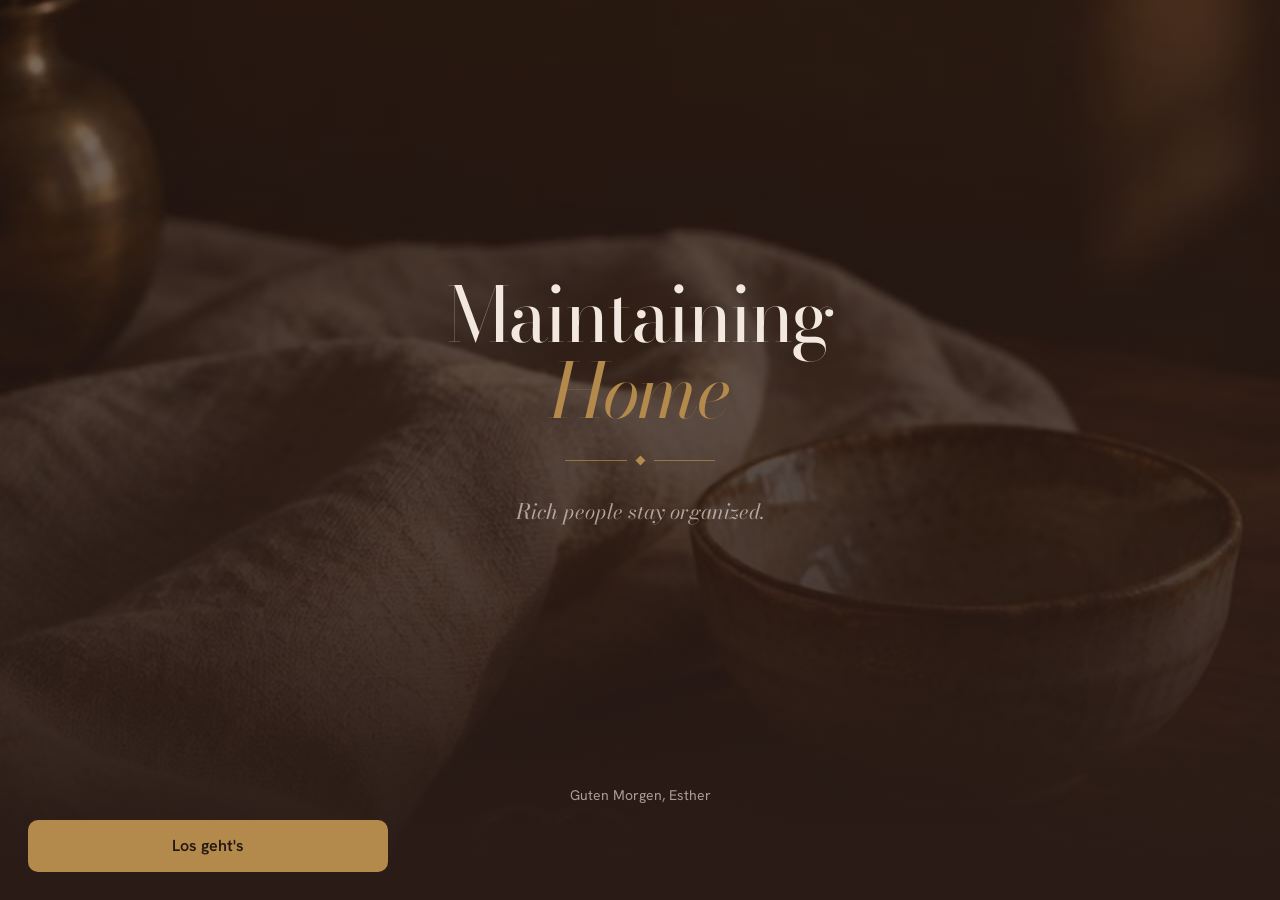
==== commit cc371ae0: "Per-tab background images, fix hub card overflow Co-Authored-By: Claude Sonnet 5.5 <noreply@anthropi" ====
--- a/organizer/index.html
+++ b/organizer/index.html
@@ -17,6 +17,7 @@
 <link rel="stylesheet" href="styles.css">
 </head>
 <body>
+<div id="bg" class="t-today" aria-hidden="true"></div>
 <div id="app" class="app"></div>
 <div id="chrome"></div>
 <div id="sheets"></div>
--- a/organizer/styles.css
+++ b/organizer/styles.css
@@ -240,7 +240,7 @@
 .colorpick input { width: 100%; height: 46px; border: 1px solid var(--line); border-radius: var(--r-ctl); padding: 3px; background: var(--card); }
 .toggle-row { display: flex; align-items: center; justify-content: space-between; gap: 16px; min-height: 48px; }
 
-.cover { position: fixed; inset: 0; z-index: 90; background: var(--bg); display: grid; grid-template-rows: 1fr auto; padding: calc(env(safe-area-inset-top) + 28px) 28px calc(env(safe-area-inset-bottom) + 28px); animation: fade .5s ease-out; }
+.cover { position: fixed; inset: 0; z-index: 90; display: grid; grid-template-rows: 1fr auto; padding: calc(env(safe-area-inset-top) + 28px) 28px calc(env(safe-area-inset-bottom) + 28px); animation: fade .5s ease-out; }
 .cover.out { animation: coverout .5s var(--ease) forwards; pointer-events: none; }
 @keyframes coverout { to { opacity: 0; transform: scale(1.03); } }
 .cover-mid { display: grid; align-content: center; justify-items: center; text-align: center; gap: 22px; }
@@ -255,3 +255,101 @@
 .cover .btn { width: 100%; max-width: 360px; justify-self: center; min-height: 52px; font-size: 16px; }
 .cover .hello { text-align: center; font-size: 14px; color: var(--muted); margin-bottom: 14px; }
 @media (prefers-reduced-motion: reduce) { .sayings span { transition: none; } }
+
+/* Titel gleitet langsam von beiden Seiten ein */
+.cover h1 { overflow: hidden; padding: 0 .15em .1em; }
+.cover h1 .w1, .cover h1 .w2 { display: block; animation: slide-l 1.9s cubic-bezier(.22, .8, .24, 1) .25s both; }
+.cover h1 .w2 { animation-name: slide-r; animation-delay: .65s; }
+@keyframes slide-l { from { opacity: 0; transform: translateX(-70vw); } to { opacity: 1; transform: none; } }
+@keyframes slide-r { from { opacity: 0; transform: translateX(70vw); } to { opacity: 1; transform: none; } }
+.cover .rule, .cover .sayings { animation: fade 1.2s ease-out 1.9s both; }
+@media (prefers-reduced-motion: reduce) { .cover h1 .w1, .cover h1 .w2, .cover .rule, .cover .sayings { animation: none; } }
+
+/* Schnell notieren */
+.qa-row { display: flex; gap: 8px; }
+.qa-row .in { flex: 1; min-width: 0; }
+.qa-prev { margin-top: 6px; color: var(--gold-text); }
+.qa-prev:empty { display: none; }
+
+/* Heute: ruhig und kompakt */
+.prio-list { margin: 0; padding-left: 1.4em; font-family: var(--serif); font-size: 20px; line-height: 1.5; color: var(--ink); }
+.prio-list li::marker { color: var(--gold-text); }
+.hh-row { display: grid; grid-template-columns: 70px 1fr; gap: 8px; align-items: baseline; text-align: left; }
+.hh-row .k { font-size: 11px; letter-spacing: .1em; text-transform: uppercase; color: var(--muted); font-weight: 600; }
+.hh-row .kt { font-style: normal; font-size: 10px; letter-spacing: .12em; text-transform: uppercase; color: var(--gold-text); font-weight: 700; margin-left: 6px; }
+.today-card { gap: 10px; }
+.stack { --gap: 24px; }
+.stack > * + * { margin-top: var(--gap); }
+
+/* Haushalt: Übersicht, Falten, Tagesleiste */
+.back { display: inline-flex; align-items: center; gap: 2px; min-height: 44px; margin-left: -8px; padding: 0 8px; color: var(--gold-text); font-weight: 500; }
+.back svg { width: 20px; height: 20px; }
+.hub { border-top: 1px solid var(--line); }
+.hub-row { width: 100%; padding-inline: 0; display: flex; align-items: center; justify-content: space-between; gap: 16px; padding: 22px 0; border-bottom: 1px solid var(--line); text-align: left; }
+.hub-row > span { display: grid; gap: 4px; min-width: 0; }
+.hub-row b { font-family: var(--serif); font-weight: 400; font-size: 30px; line-height: 1.1; }
+.hub-row .muted { font-size: 14px; overflow-wrap: anywhere; }
+.hub-row svg { width: 22px; height: 22px; flex: none; color: var(--gold-text); }
+.hub-row:active { background: var(--gold-soft); }
+.fold { border-top: 1px solid var(--line); }
+.fold:last-child { border-bottom: 1px solid var(--line); }
+.foldh { width: 100%; display: flex; align-items: center; gap: 12px; min-height: 56px; padding: 0; text-align: left; }
+.foldh .ft { flex: 1; min-width: 0; font-family: var(--serif); font-size: 21px; line-height: 1.2; }
+.foldh .fm { font-size: 13px; color: var(--muted); white-space: nowrap; }
+.chev { width: 24px; height: 24px; flex: none; color: var(--gold-text); transition: transform .35s var(--ease); }
+.chev svg { width: 24px; height: 24px; display: block; }
+.fold.open .chev { transform: rotate(180deg); }
+.foldw { display: grid; grid-template-rows: 0fr; transition: grid-template-rows .38s var(--ease); }
+.fold.open .foldw { grid-template-rows: 1fr; }
+.foldb { overflow: hidden; min-height: 0; }
+.fold:not(.open) .foldb { visibility: hidden; transition: visibility 0s .38s; }
+.foldi { padding: 0 0 16px; }
+/* Fächer als Karten (Heute, Haushalt) */
+.dash { display: grid; grid-template-columns: minmax(0, 1fr); gap: 12px; }
+.dash > header { margin-bottom: 4px; }
+.fold.card { background: var(--card); border: 1px solid var(--line); border-radius: 22px; box-shadow: var(--shadow); transition: transform .15s var(--ease); }
+.fold.card:last-child { border-bottom: 1px solid var(--line); }
+.fold.card .foldh { padding: 14px 16px; min-height: 76px; gap: 14px; border-radius: 22px; }
+.fold.card .foldh:active { background: var(--gold-soft); }
+.fold.card .ft b { display: block; font-family: var(--serif); font-weight: 400; font-size: 24px; line-height: 1.15; }
+.fold.card .fs { display: -webkit-box; -webkit-line-clamp: 2; -webkit-box-orient: vertical; font-family: var(--sans); font-size: 14px; color: var(--muted); overflow: hidden; margin-top: 2px; }
+.fold.card .foldi { padding: 2px 16px 18px; }
+.fold.card.open .fs { opacity: .75; }
+.ico { width: 46px; height: 46px; border-radius: 50%; background: var(--gold-soft); color: var(--gold-text); display: grid; place-items: center; flex: none; }
+.ico svg { width: 23px; height: 23px; }
+.pills { display: flex; flex-wrap: wrap; gap: 6px; }
+.pill { font-size: 13px; padding: 5px 11px; border-radius: 999px; background: var(--card-2); color: var(--ink); font-variant-numeric: tabular-nums; }
+.fold.card .row:last-of-type { border-bottom: 0; }
+@media (prefers-reduced-motion: reduce) { .foldw, .chev { transition: none; } }
+.daystrip { display: grid; grid-template-columns: repeat(7, 1fr); gap: 2px; }
+.dsb { display: grid; justify-items: center; gap: 2px; padding: 8px 0; border-radius: 999px; min-height: 58px; color: var(--muted); }
+.dsb small { font-size: 11px; letter-spacing: .08em; text-transform: uppercase; }
+.dsb b { font: 400 22px/1 var(--serif); color: var(--ink); }
+.dsb[aria-current="date"] b { color: var(--gold-text); }
+.dsb[aria-pressed="true"] { background: var(--gold); }
+.dsb[aria-pressed="true"] small, .dsb[aria-pressed="true"] b { color: var(--gold-ink); }
+.potline { display: flex; flex-wrap: wrap; gap: 8px 16px; }
+.potpill { display: inline-flex; align-items: center; gap: 8px; font-size: 14px; }
+.potpill i { width: 14px; height: 14px; border-radius: 5px; background: var(--b); border: 1px solid var(--l); }
+.bigfig { display: grid; gap: 6px; }
+.bigfig .v { font-family: var(--serif); font-size: 52px; line-height: 1.05; letter-spacing: -.02em; font-variant-numeric: tabular-nums; }
+.bigfig .v.neg { color: var(--danger); }
+
+/* Bilder (von Higgsfield erzeugt) */
+.ico.photo { width: 58px; height: 58px; border-radius: 16px; background-size: cover; background-position: center; box-shadow: inset 0 0 0 1px rgba(255, 255, 255, .08); }
+.i-week { background-image: url(img/week.jpg); }
+.i-today { background-image: url(img/today.jpg); }
+.i-essen { background-image: url(img/essen.jpg); }
+.i-shop { background-image: url(img/shop.jpg); }
+.i-clean { background-image: url(img/clean.jpg); }
+.i-budget { background-image: url(img/budget.jpg); }
+.cover { background: linear-gradient(to bottom, color-mix(in srgb, var(--bg) 62%, transparent), color-mix(in srgb, var(--bg) 80%, transparent) 55%, var(--bg) 96%), url(img/cover.jpg) center / cover no-repeat, var(--bg); }
+
+/* Hintergrundbilder pro Tab (von Higgsfield erzeugt), vom Theme abgedunkelt oder aufgehellt */
+#bg { position: fixed; inset: 0; z-index: -1; background-size: cover; background-position: center; background-repeat: no-repeat; }
+#bg::after { content: ""; position: absolute; inset: 0; background: linear-gradient(to bottom, color-mix(in srgb, var(--bg) 62%, transparent), color-mix(in srgb, var(--bg) 84%, transparent) 55%, var(--bg) 100%); }
+#bg.t-today { background-image: url(img/bg-today.jpg); }
+#bg.t-cal { background-image: url(img/bg-cal.jpg); }
+#bg.t-todos { background-image: url(img/bg-todos.jpg); }
+#bg.t-home { background-image: url(img/bg-home.jpg); }
+#bg.t-more { background-image: url(img/bg-more.jpg); }
